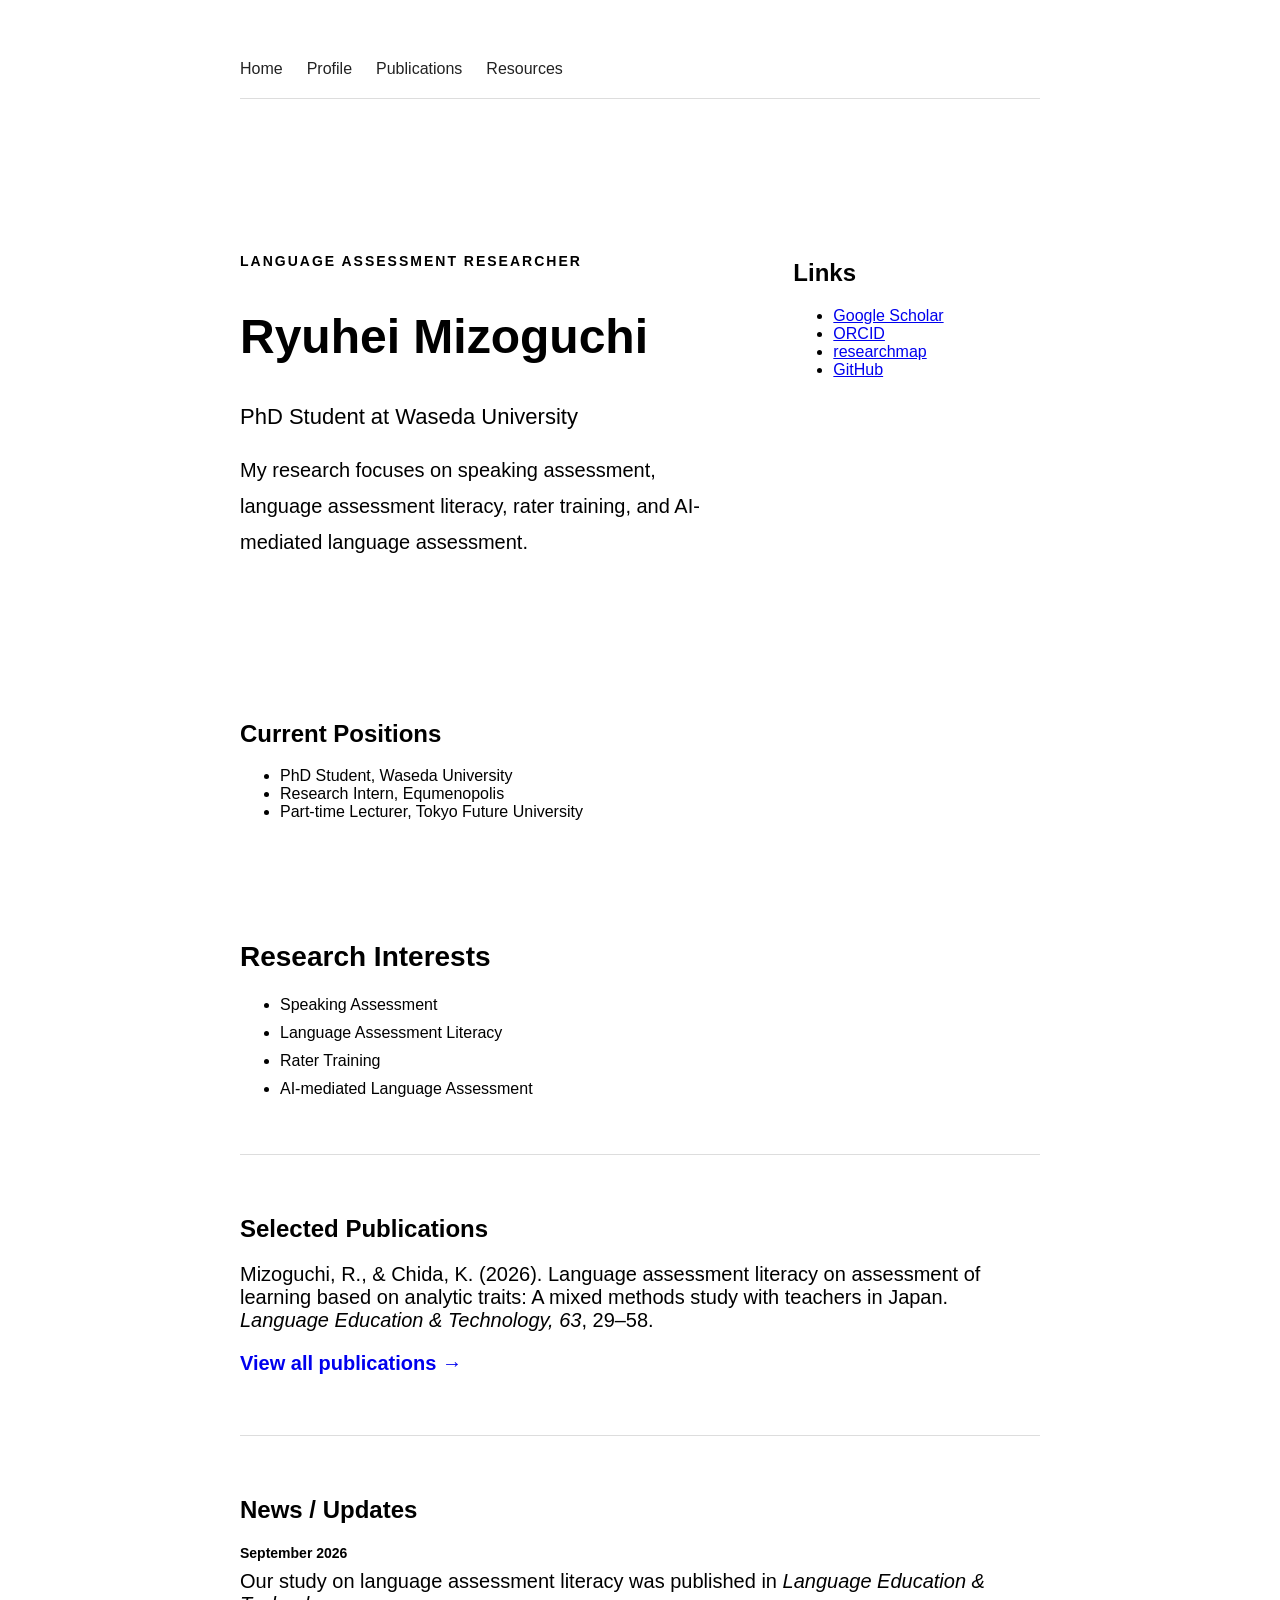
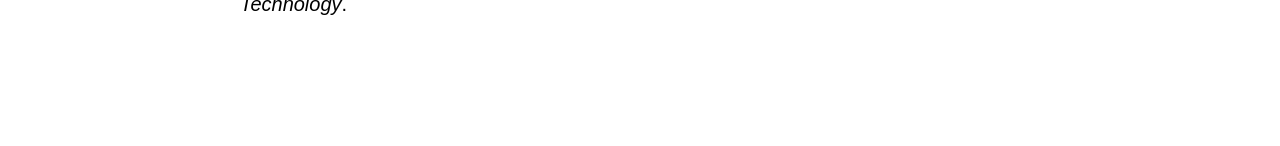
==== index.html @ 5c0cab5b "Improve home page layout and responsive design" ====
<!DOCTYPE html>
<html lang="en">
<head>
  <meta charset="UTF-8">
  <title>Ryuhei Mizoguchi</title>
  <link rel="stylesheet" href="styles.css">
</head>
<body>

  <nav>
    <a href="index.html">Home</a>
    <a href="profile.html">Profile</a>
    <a href="publications.html">Publications</a>
    <a href="resources.html">Resources</a>
  </nav>

  <main>

    <section class="hero">

  <div class="hero-text">
    <p class="eyebrow">Language Assessment Researcher</p>

    <h1>Ryuhei Mizoguchi</h1>

    <p class="hero-position">
      PhD Student at Waseda University
    </p>

    <p class="hero-description">
      My research focuses on speaking assessment,
      language assessment literacy, rater training,
      and AI-mediated language assessment.
    </p>
  </div>

  <div class="hero-links">
    <h2>Links</h2>

    <ul>
      <li><a href="#">Google Scholar</a></li>
      <li><a href="#">ORCID</a></li>
      <li><a href="#">researchmap</a></li>
      <li><a href="https://github.com/ryuheimizoguchi" target="_blank">GitHub</a></li>
    </ul>
  </div>

</section>

    <section class="current-position">
      <h2>Current Positions</h2>

      <ul>
        <li>PhD Student, Waseda University</li>
        <li>Research Intern, Equmenopolis</li>
        <li>Part-time Lecturer, Tokyo Future University</li>
      </ul>
    </section>

    <section class="research-interests">
      <h2>Research Interests</h2>

      <ul>
        <li>Speaking Assessment</li>
        <li>Language Assessment Literacy</li>
        <li>Rater Training</li>
        <li>AI-mediated Language Assessment</li>
      </ul>
    </section>

    <section class="selected-publications">
  <h2>Selected Publications</h2>

  <article class="publication-item">
    <p>
      Mizoguchi, R., & Chida, K. (2026).
      Language assessment literacy on assessment of learning based on analytic traits:
      A mixed methods study with teachers in Japan.
      <em>Language Education & Technology, 63</em>, 29–58.
    </p>
  </article>

  <p>
    <a href="publications.html">View all publications →</a>
  </p>
</section>

<section class="news">
  <h2>News / Updates</h2>

  <article class="news-item">
    <time datetime="2026-09">September 2026</time>

    <p>
      Our study on language assessment literacy was published in
      <em>Language Education & Technology</em>.
    </p>
  </article>
</section>

  </main>

</body>
</html>
---- styles.css ----
body {
  font-family: Arial, sans-serif;
  max-width: 800px;
  margin: 60px auto;
}

h1 {
  font-size: 48px;
}

p {
  font-size: 20px;
}

nav {
  display: flex;
  gap: 24px;
  align-items: center;
  padding-bottom: 20px;
  margin-bottom: 60px;
  border-bottom: 1px solid #ddd;
}

nav a {
  text-decoration: none;
  color: #222;
  font-size: 16px;
}

nav a:hover {
  text-decoration: underline;
}

section {
  padding: 40px 0;
}

.hero {
  padding: 80px 0;
}

.research-interests h2 {
  font-size: 28px;
}

.research-interests li {
  margin-bottom: 10px;
}

main {
  width: 100%;
}

.hero {
  display: flex;
  justify-content: space-between;
  gap: 60px;
  padding: 80px 0;
}

.hero-text {
  flex: 2;
}

.hero-links {
  flex: 1;
}

.eyebrow {
  font-size: 14px;
  font-weight: bold;
  text-transform: uppercase;
  letter-spacing: 2px;
}

.hero-position {
  font-size: 22px;
}

.hero-description {
  max-width: 650px;
  line-height: 1.8;
}

.current-position,
.research-interests {
  padding: 40px 0;
}

.selected-publications,
.news {
  padding: 40px 0;
  border-top: 1px solid #ddd;
}

.publication-item {
  margin-bottom: 20px;
}

.selected-publications a {
  text-decoration: none;
  font-weight: bold;
}

.selected-publications a:hover {
  text-decoration: underline;
}

.news-item {
  margin-bottom: 30px;
}

.news-item time {
  font-size: 14px;
  font-weight: bold;
}

.news-item p {
  margin-top: 8px;
}

@media (max-width: 700px) {

  body {
    margin: 30px 20px;
  }

  nav {
    flex-wrap: wrap;
    gap: 12px;
  }

  .hero {
    flex-direction: column;
    gap: 30px;
  }

  h1 {
    font-size: 36px;
  }
}
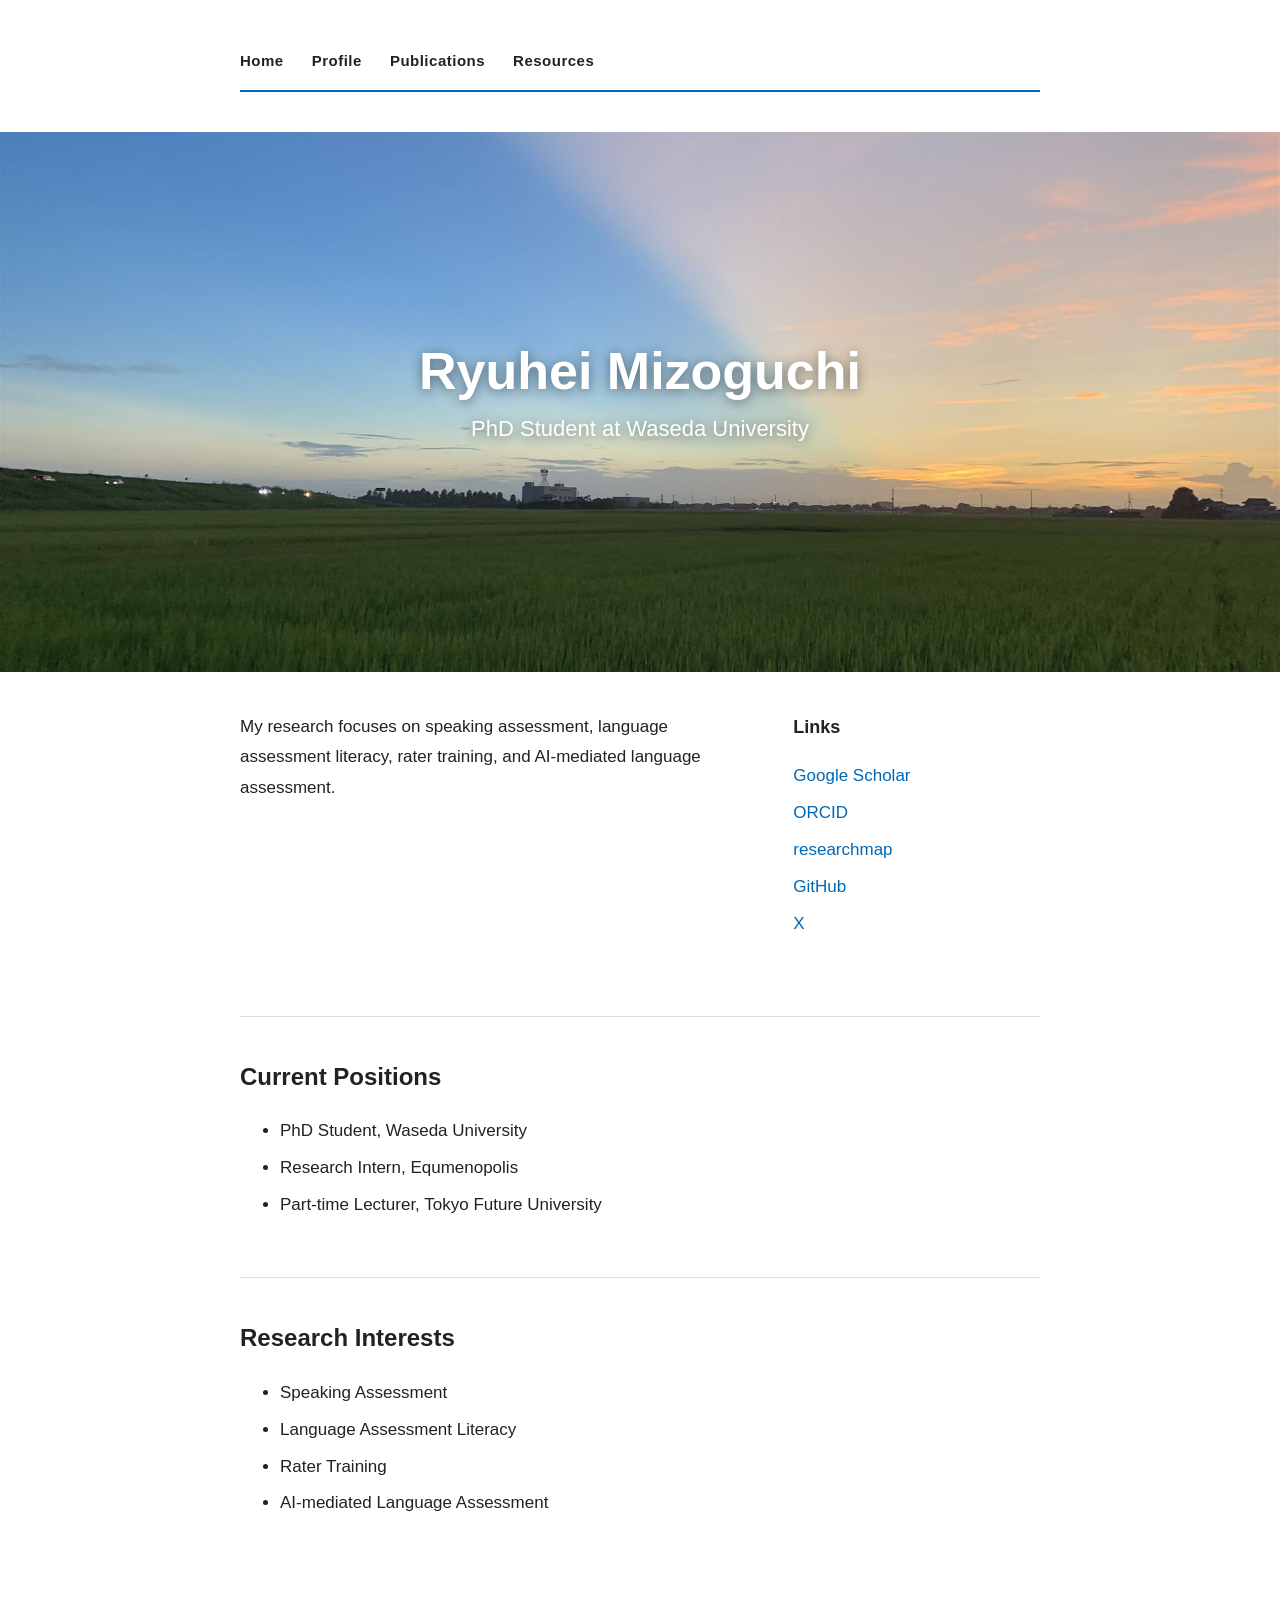
==== commit ba62e6a9: "Add hero photo to Home and refine styling" ====
--- a/index.html
+++ b/index.html
@@ -2,6 +2,7 @@
 <html lang="en">
 <head>
   <meta charset="UTF-8">
+  <meta name="viewport" content="width=device-width, initial-scale=1">
   <title>Ryuhei Mizoguchi</title>
   <link rel="stylesheet" href="styles.css">
 </head>
@@ -16,17 +17,17 @@
 
   <main>
 
+    <div class="home-hero">
+      <h1>Ryuhei Mizoguchi</h1>
+
+      <p class="hero-position">
+        PhD Student at Waseda University
+      </p>
+    </div>
+
     <section class="hero">
 
   <div class="hero-text">
-    <p class="eyebrow">Language Assessment Researcher</p>
-
-    <h1>Ryuhei Mizoguchi</h1>
-
-    <p class="hero-position">
-      PhD Student at Waseda University
-    </p>
-
     <p class="hero-description">
       My research focuses on speaking assessment,
       language assessment literacy, rater training,
@@ -38,10 +39,11 @@
     <h2>Links</h2>
 
     <ul>
-      <li><a href="#">Google Scholar</a></li>
-      <li><a href="#">ORCID</a></li>
-      <li><a href="#">researchmap</a></li>
+      <li><a href="https://scholar.google.com/citations?user=TK2v01oAAAAJ" target="_blank">Google Scholar</a></li>
+      <li><a href="https://orcid.org/0009-0007-9804-7913" target="_blank">ORCID</a></li>
+      <li><a href="https://researchmap.jp/ryuheimizoguchi" target="_blank">researchmap</a></li>
       <li><a href="https://github.com/ryuheimizoguchi" target="_blank">GitHub</a></li>
+      <li><a href="https://x.com/MizoguchiRyuhei" target="_blank">X</a></li>
     </ul>
   </div>
 
@@ -68,36 +70,6 @@
       </ul>
     </section>
 
-    <section class="selected-publications">
-  <h2>Selected Publications</h2>
-
-  <article class="publication-item">
-    <p>
-      Mizoguchi, R., & Chida, K. (2026).
-      Language assessment literacy on assessment of learning based on analytic traits:
-      A mixed methods study with teachers in Japan.
-      <em>Language Education & Technology, 63</em>, 29–58.
-    </p>
-  </article>
-
-  <p>
-    <a href="publications.html">View all publications →</a>
-  </p>
-</section>
-
-<section class="news">
-  <h2>News / Updates</h2>
-
-  <article class="news-item">
-    <time datetime="2026-09">September 2026</time>
-
-    <p>
-      Our study on language assessment literacy was published in
-      <em>Language Education & Technology</em>.
-    </p>
-  </article>
-</section>
-
   </main>
 
 </body>
--- a/styles.css
+++ b/styles.css
@@ -1,61 +1,125 @@
+/* ===== Base ===== */
+
+html {
+  overflow-x: hidden;
+}
+
 body {
-  font-family: Arial, sans-serif;
+  font-family: "Helvetica Neue", Arial, "Hiragino Sans", "Noto Sans JP", "Yu Gothic", sans-serif;
+  font-size: 17px;
+  line-height: 1.7;
+  color: #222;
+  background-color: #fff;
   max-width: 800px;
-  margin: 60px auto;
+  margin: 0 auto;
+  padding: 48px 24px;
 }
 
 h1 {
-  font-size: 48px;
+  font-size: 44px;
+  line-height: 1.2;
+  margin: 0 0 16px;
+}
+
+h2 {
+  font-size: 24px;
+  margin: 0 0 20px;
+}
+
+h3 {
+  font-size: 18px;
+  color: #555;
+  margin: 32px 0 12px;
 }
 
 p {
-  font-size: 20px;
-}
+  margin: 0 0 16px;
+}
+
+a {
+  color: #0068b7;
+  text-decoration: none;
+}
+
+a:hover {
+  text-decoration: underline;
+}
+
+li {
+  margin-bottom: 8px;
+}
+
+ol li {
+  margin-bottom: 16px;
+}
+
+/* ===== Navigation ===== */
 
 nav {
   display: flex;
-  gap: 24px;
+  gap: 28px;
   align-items: center;
-  padding-bottom: 20px;
-  margin-bottom: 60px;
-  border-bottom: 1px solid #ddd;
+  padding-bottom: 16px;
+  margin-bottom: 40px;
+  border-bottom: 2px solid #0068b7;
 }
 
 nav a {
+  color: #222;
+  font-size: 15px;
+  font-weight: bold;
+  letter-spacing: 0.5px;
+}
+
+nav a:hover {
+  color: #0068b7;
   text-decoration: none;
-  color: #222;
-  font-size: 16px;
-}
-
-nav a:hover {
-  text-decoration: underline;
-}
+}
+
+/* ===== Sections ===== */
 
 section {
   padding: 40px 0;
 }
 
-.hero {
-  padding: 80px 0;
-}
-
-.research-interests h2 {
-  font-size: 28px;
-}
-
-.research-interests li {
-  margin-bottom: 10px;
-}
-
 main {
   width: 100%;
+}
+
+/* ===== Home ===== */
+
+.home-hero {
+  width: 100vw;
+  margin-left: calc(50% - 50vw);
+  height: 60vh;
+  min-height: 360px;
+  background-image: url("images/home-hero.jpg");
+  background-size: cover;
+  background-position: center 40%;
+  display: flex;
+  flex-direction: column;
+  justify-content: center;
+  align-items: center;
+  text-align: center;
+  color: #fff;
+  text-shadow: 0 2px 12px rgba(0, 0, 0, 0.45);
+}
+
+.home-hero h1 {
+  font-size: 52px;
+  margin-bottom: 8px;
+}
+
+.home-hero .hero-position {
+  color: #fff;
+  font-size: 22px;
 }
 
 .hero {
   display: flex;
   justify-content: space-between;
   gap: 60px;
-  padding: 80px 0;
+  padding: 40px 0 60px;
 }
 
 .hero-text {
@@ -66,15 +130,18 @@
   flex: 1;
 }
 
-.eyebrow {
-  font-size: 14px;
-  font-weight: bold;
-  text-transform: uppercase;
-  letter-spacing: 2px;
+.hero-links h2 {
+  font-size: 18px;
+}
+
+.hero-links ul {
+  list-style: none;
+  padding: 0;
 }
 
 .hero-position {
-  font-size: 22px;
+  font-size: 20px;
+  color: #555;
 }
 
 .hero-description {
@@ -85,49 +152,79 @@
 .current-position,
 .research-interests {
   padding: 40px 0;
-}
-
-.selected-publications,
-.news {
-  padding: 40px 0;
   border-top: 1px solid #ddd;
 }
 
-.publication-item {
-  margin-bottom: 20px;
-}
-
-.selected-publications a {
-  text-decoration: none;
+/* ===== Profile ===== */
+
+.profile-header {
+  padding-bottom: 40px;
+}
+
+.profile-photo {
+  display: block;
+  width: 180px;
+  height: 180px;
+  object-fit: cover;
+  object-position: center top;
+  border-radius: 50%;
+  margin: 8px 0 24px;
+}
+
+.research-overview,
+.dissertation,
+.education,
+.work-experience,
+.professional-activities,
+.research-grants,
+.qualifications,
+.memberships,
+.personal-note {
+  border-top: 1px solid #ddd;
+}
+
+dl {
+  display: grid;
+  grid-template-columns: 160px 1fr;
+  gap: 24px 30px;
+  margin: 0;
+}
+
+dt {
   font-weight: bold;
-}
-
-.selected-publications a:hover {
-  text-decoration: underline;
-}
-
-.news-item {
-  margin-bottom: 30px;
-}
-
-.news-item time {
-  font-size: 14px;
-  font-weight: bold;
-}
-
-.news-item p {
-  margin-top: 8px;
-}
+  color: #555;
+}
+
+dd {
+  margin: 0;
+  line-height: 1.6;
+}
+
+.simple-list {
+  padding-left: 20px;
+}
+
+.simple-list li {
+  margin-bottom: 12px;
+  line-height: 1.6;
+}
+
+.personal-note p {
+  max-width: 650px;
+  line-height: 1.8;
+}
+
+/* ===== Small screens ===== */
 
 @media (max-width: 700px) {
 
   body {
-    margin: 30px 20px;
+    padding: 30px 20px;
   }
 
   nav {
     flex-wrap: wrap;
-    gap: 12px;
+    gap: 16px;
   }
 
   .hero {
@@ -136,6 +233,28 @@
   }
 
   h1 {
+    font-size: 34px;
+  }
+
+  .home-hero {
+    height: 45vh;
+    min-height: 280px;
+  }
+
+  .home-hero h1 {
     font-size: 36px;
   }
-}+
+  .home-hero .hero-position {
+    font-size: 18px;
+  }
+
+  dl {
+    grid-template-columns: 1fr;
+    gap: 6px;
+  }
+
+  dd {
+    margin-bottom: 20px;
+  }
+}
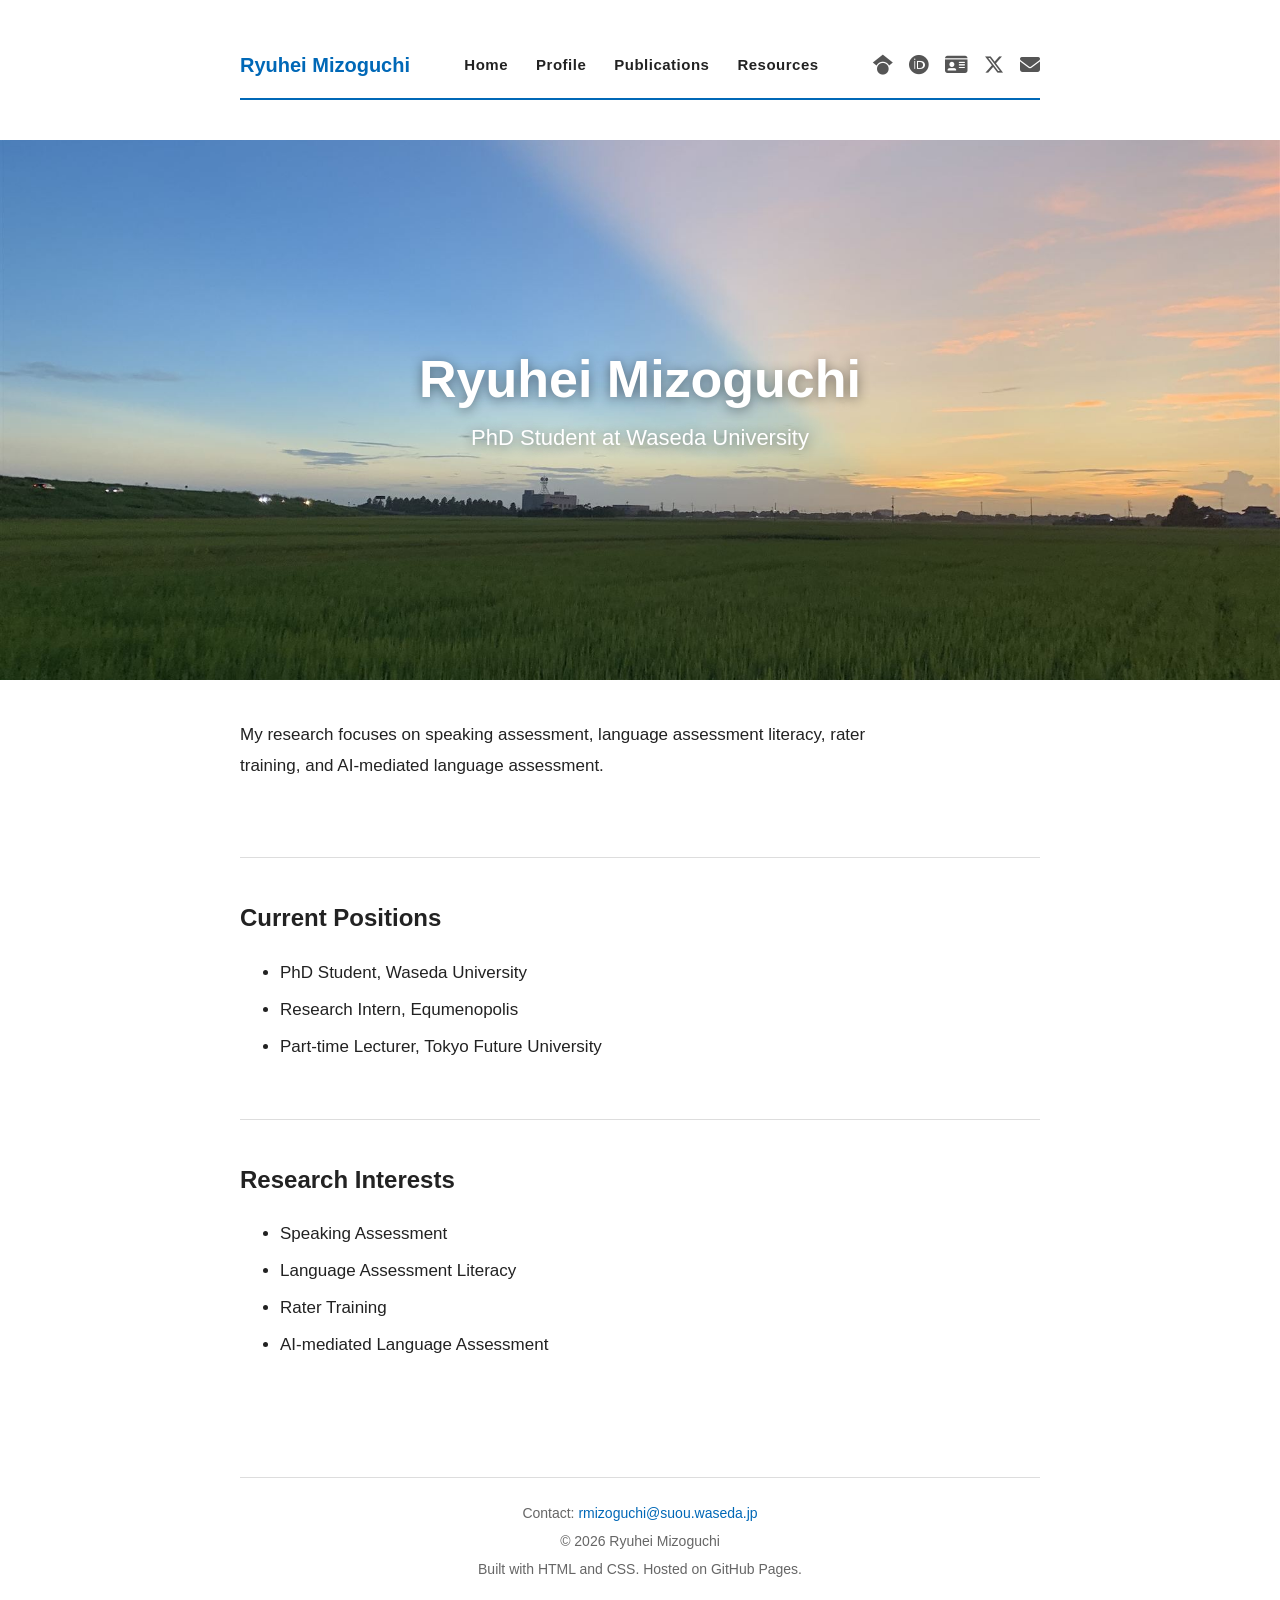
==== commit cd22dd52: "Add site header with icons and footer to all pages" ====
--- a/index.html
+++ b/index.html
@@ -4,16 +4,40 @@
   <meta charset="UTF-8">
   <meta name="viewport" content="width=device-width, initial-scale=1">
   <title>Ryuhei Mizoguchi</title>
+  <link rel="stylesheet" href="https://cdnjs.cloudflare.com/ajax/libs/font-awesome/6.7.2/css/all.min.css">
   <link rel="stylesheet" href="styles.css">
 </head>
 <body>
 
-  <nav>
-    <a href="index.html">Home</a>
-    <a href="profile.html">Profile</a>
-    <a href="publications.html">Publications</a>
-    <a href="resources.html">Resources</a>
-  </nav>
+    <header class="site-header">
+    <a href="index.html" class="site-title">Ryuhei Mizoguchi</a>
+
+    <nav>
+      <a href="index.html">Home</a>
+      <a href="profile.html">Profile</a>
+      <a href="publications.html">Publications</a>
+      <a href="resources.html">Resources</a>
+    </nav>
+
+        <div class="header-icons">
+      <a href="https://scholar.google.com/citations?user=TK2v01oAAAAJ" target="_blank" aria-label="Google Scholar" title="Google Scholar">
+        <i class="fa-brands fa-google-scholar"></i>
+      </a>
+      <a href="https://orcid.org/0009-0007-9804-7913" target="_blank" aria-label="ORCID" title="ORCID">
+        <i class="fa-brands fa-orcid"></i>
+      </a>
+      <a href="https://researchmap.jp/ryuheimizoguchi" target="_blank" aria-label="researchmap" title="researchmap">
+        <i class="fa-solid fa-id-card"></i>
+      </a>
+      <a href="https://x.com/MizoguchiRyuhei" target="_blank" aria-label="X" title="X">
+        <i class="fa-brands fa-x-twitter"></i>
+      </a>
+      <a href="mailto:rmizoguchi@suou.waseda.jp" aria-label="Email" title="Email">
+        <i class="fa-solid fa-envelope"></i>
+      </a>
+    </div>
+    
+  </header>
 
   <main>
 
@@ -33,18 +57,6 @@
       language assessment literacy, rater training,
       and AI-mediated language assessment.
     </p>
-  </div>
-
-  <div class="hero-links">
-    <h2>Links</h2>
-
-    <ul>
-      <li><a href="https://scholar.google.com/citations?user=TK2v01oAAAAJ" target="_blank">Google Scholar</a></li>
-      <li><a href="https://orcid.org/0009-0007-9804-7913" target="_blank">ORCID</a></li>
-      <li><a href="https://researchmap.jp/ryuheimizoguchi" target="_blank">researchmap</a></li>
-      <li><a href="https://github.com/ryuheimizoguchi" target="_blank">GitHub</a></li>
-      <li><a href="https://x.com/MizoguchiRyuhei" target="_blank">X</a></li>
-    </ul>
   </div>
 
 </section>
@@ -72,5 +84,11 @@
 
   </main>
 
+  <footer class="site-footer">
+    <p>Contact: <a href="mailto:rmizoguchi@suou.waseda.jp">rmizoguchi@suou.waseda.jp</a></p>
+    <p>&copy; 2026 Ryuhei Mizoguchi</p>
+    <p>Built with HTML and CSS. Hosted on GitHub Pages.</p>
+  </footer>
+
 </body>
 </html>
--- a/styles.css
+++ b/styles.css
@@ -42,7 +42,7 @@
 }
 
 a:hover {
-  text-decoration: underline;
+  color: #004a85;
 }
 
 li {
@@ -55,14 +55,28 @@
 
 /* ===== Navigation ===== */
 
-nav {
-  display: flex;
-  gap: 28px;
+.site-header {
+  display: flex;
+  justify-content: space-between;
   align-items: center;
+  flex-wrap: wrap;
+  gap: 16px;
   padding-bottom: 16px;
   margin-bottom: 40px;
   border-bottom: 2px solid #0068b7;
 }
+
+.site-title {
+  font-size: 20px;
+  font-weight: bold;
+  color: #0068b7;
+}
+
+nav {
+  display: flex;
+  gap: 28px;
+}
+
 
 nav a {
   color: #222;
@@ -75,6 +89,36 @@
   color: #0068b7;
   text-decoration: none;
 }
+
+.header-icons {
+  display: flex;
+  gap: 16px;
+}
+
+.header-icons a {
+  color: #555;
+  font-size: 20px;
+}
+
+.header-icons a:hover {
+  color: #0068b7;
+}
+
+/* ===== Footer ===== */
+
+.site-footer {
+  margin-top: 60px;
+  padding-top: 24px;
+  border-top: 1px solid #ddd;
+  text-align: center;
+  font-size: 14px;
+  color: #666;
+}
+
+.site-footer p {
+  margin: 0 0 4px;
+}
+
 
 /* ===== Sections ===== */
 
@@ -124,19 +168,6 @@
 
 .hero-text {
   flex: 2;
-}
-
-.hero-links {
-  flex: 1;
-}
-
-.hero-links h2 {
-  font-size: 18px;
-}
-
-.hero-links ul {
-  list-style: none;
-  padding: 0;
 }
 
 .hero-position {
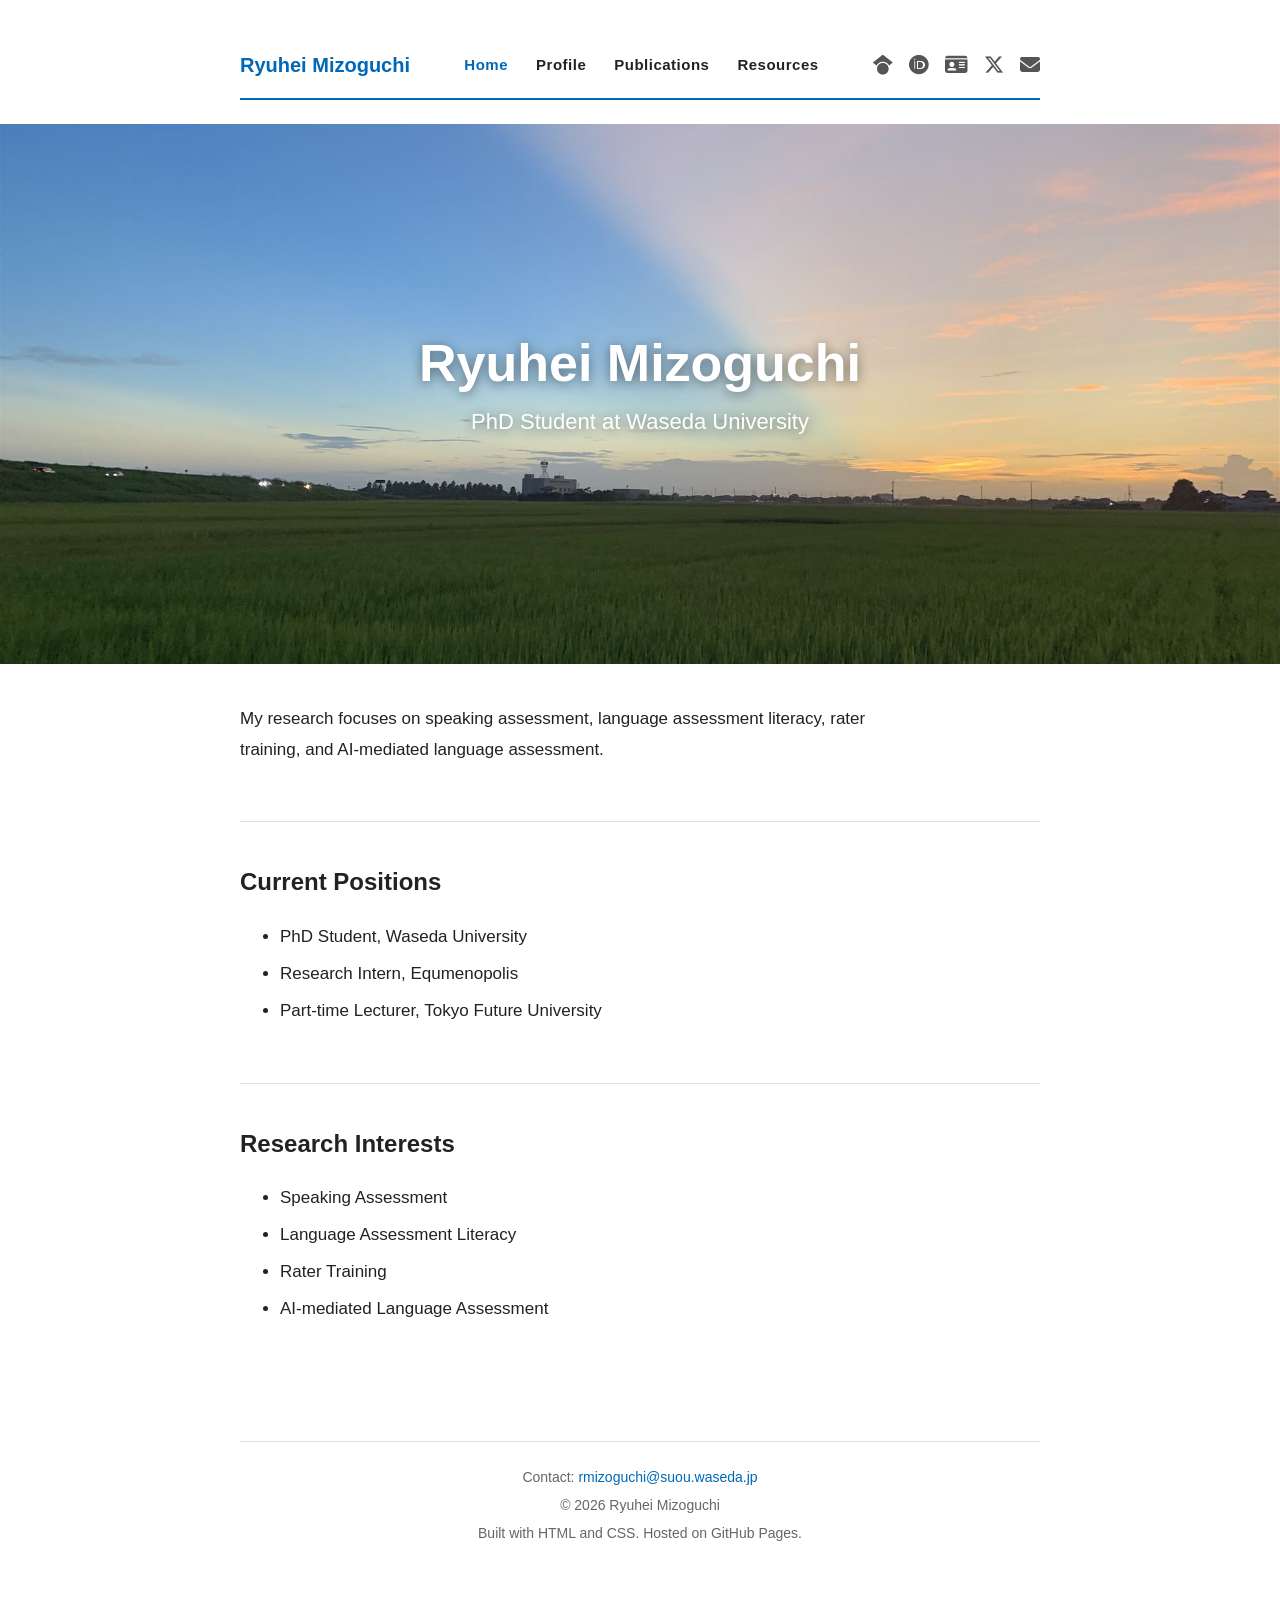
==== commit fc63871f: "Tidy markup, refine layout, bold own name, and add favicon - Fix indentation and wrap Publications/R" ====
--- a/index.html
+++ b/index.html
@@ -6,20 +6,21 @@
   <title>Ryuhei Mizoguchi</title>
   <link rel="stylesheet" href="https://cdnjs.cloudflare.com/ajax/libs/font-awesome/6.7.2/css/all.min.css">
   <link rel="stylesheet" href="styles.css">
+  <link rel="icon" href="images/favicon.svg" type="image/svg+xml">
 </head>
 <body>
 
-    <header class="site-header">
+  <header class="site-header">
     <a href="index.html" class="site-title">Ryuhei Mizoguchi</a>
 
     <nav>
-      <a href="index.html">Home</a>
+      <a href="index.html" aria-current="page">Home</a>
       <a href="profile.html">Profile</a>
       <a href="publications.html">Publications</a>
       <a href="resources.html">Resources</a>
     </nav>
 
-        <div class="header-icons">
+    <div class="header-icons">
       <a href="https://scholar.google.com/citations?user=TK2v01oAAAAJ" target="_blank" aria-label="Google Scholar" title="Google Scholar">
         <i class="fa-brands fa-google-scholar"></i>
       </a>
@@ -36,7 +37,6 @@
         <i class="fa-solid fa-envelope"></i>
       </a>
     </div>
-    
   </header>
 
   <main>
@@ -50,16 +50,12 @@
     </div>
 
     <section class="hero">
-
-  <div class="hero-text">
-    <p class="hero-description">
-      My research focuses on speaking assessment,
-      language assessment literacy, rater training,
-      and AI-mediated language assessment.
-    </p>
-  </div>
-
-</section>
+      <p class="hero-description">
+        My research focuses on speaking assessment,
+        language assessment literacy, rater training,
+        and AI-mediated language assessment.
+      </p>
+    </section>
 
     <section class="current-position">
       <h2>Current Positions</h2>
@@ -91,4 +87,4 @@
   </footer>
 
 </body>
-</html>+</html>
--- a/styles.css
+++ b/styles.css
@@ -13,6 +13,7 @@
   max-width: 800px;
   margin: 0 auto;
   padding: 48px 24px;
+  overflow-wrap: break-word;
 }
 
 h1 {
@@ -43,6 +44,11 @@
 
 a:hover {
   color: #004a85;
+}
+
+a:focus-visible {
+  outline: 2px solid #0068b7;
+  outline-offset: 2px;
 }
 
 li {
@@ -62,7 +68,7 @@
   flex-wrap: wrap;
   gap: 16px;
   padding-bottom: 16px;
-  margin-bottom: 40px;
+  margin-bottom: 24px;
   border-bottom: 2px solid #0068b7;
 }
 
@@ -76,7 +82,6 @@
   display: flex;
   gap: 28px;
 }
-
 
 nav a {
   color: #222;
@@ -85,9 +90,9 @@
   letter-spacing: 0.5px;
 }
 
-nav a:hover {
+nav a:hover,
+nav a[aria-current="page"] {
   color: #0068b7;
-  text-decoration: none;
 }
 
 .header-icons {
@@ -119,15 +124,10 @@
   margin: 0 0 4px;
 }
 
-
 /* ===== Sections ===== */
 
 section {
   padding: 40px 0;
-}
-
-main {
-  width: 100%;
 }
 
 /* ===== Home ===== */
@@ -160,19 +160,7 @@
 }
 
 .hero {
-  display: flex;
-  justify-content: space-between;
-  gap: 60px;
-  padding: 40px 0 60px;
-}
-
-.hero-text {
-  flex: 2;
-}
-
-.hero-position {
-  font-size: 20px;
-  color: #555;
+  padding: 40px 0;
 }
 
 .hero-description {
@@ -189,17 +177,31 @@
 /* ===== Profile ===== */
 
 .profile-header {
-  padding-bottom: 40px;
+  display: grid;
+  grid-template-columns: 180px 1fr;
+  grid-template-rows: 1fr 1fr;
+  column-gap: 40px;
+}
+
+.profile-header h1 {
+  grid-column: 2;
+  align-self: end;
+}
+
+.profile-header p {
+  grid-column: 2;
+  align-self: start;
 }
 
 .profile-photo {
   display: block;
+  grid-column: 1;
+  grid-row: 1 / 3;
   width: 180px;
   height: 180px;
   object-fit: cover;
   object-position: center top;
   border-radius: 50%;
-  margin: 8px 0 24px;
 }
 
 .research-overview,
@@ -258,13 +260,20 @@
     gap: 16px;
   }
 
-  .hero {
-    flex-direction: column;
-    gap: 30px;
-  }
-
   h1 {
     font-size: 34px;
+  }
+
+  h2 {
+    font-size: 21px;
+  }
+
+  .profile-header {
+    display: block;
+  }
+
+  .profile-photo {
+    margin-bottom: 24px;
   }
 
   .home-hero {
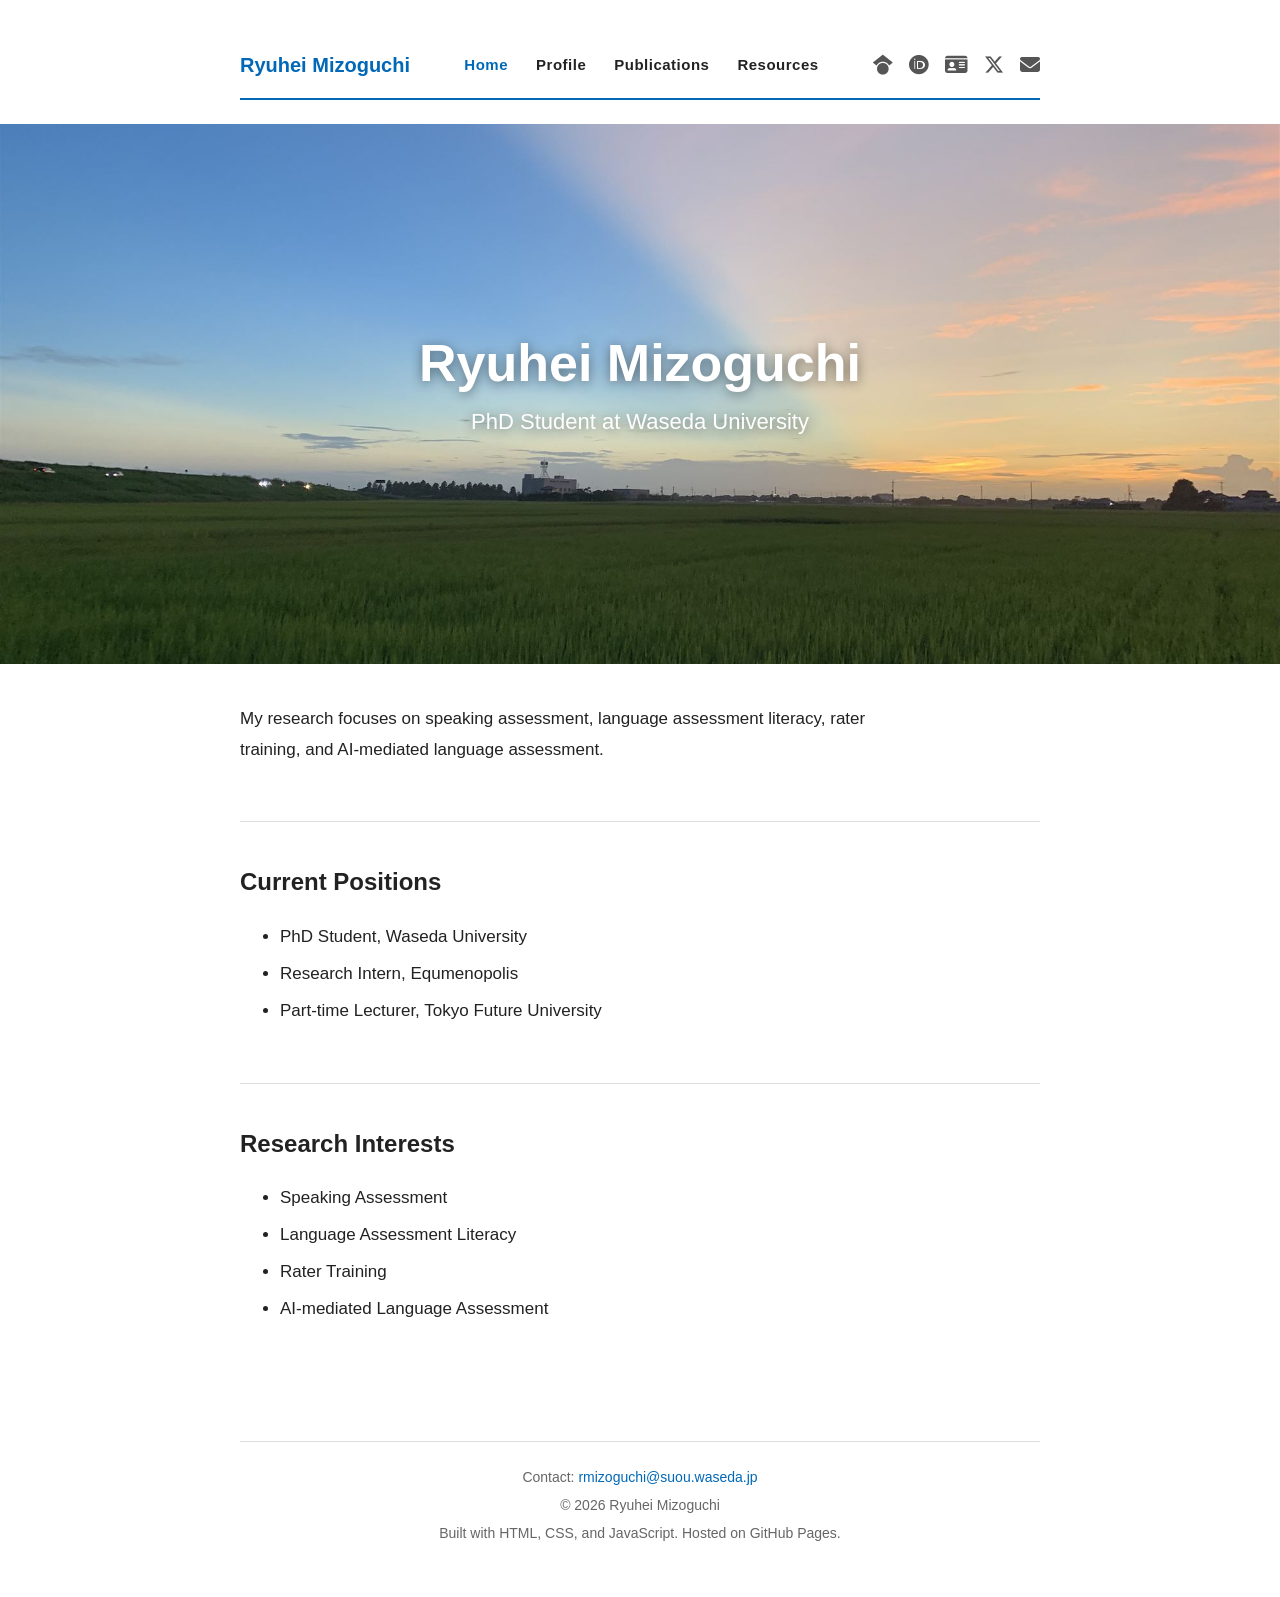
==== commit 8ff1621d: "Render Publications and Resources from JSON data - Move all publications and presentations into publ" ====
--- a/index.html
+++ b/index.html
@@ -1,5 +1,6 @@
 <!DOCTYPE html>
 <html lang="en">
+
 <head>
   <meta charset="UTF-8">
   <meta name="viewport" content="width=device-width, initial-scale=1">
@@ -8,6 +9,7 @@
   <link rel="stylesheet" href="styles.css">
   <link rel="icon" href="images/favicon.svg" type="image/svg+xml">
 </head>
+
 <body>
 
   <header class="site-header">
@@ -21,7 +23,8 @@
     </nav>
 
     <div class="header-icons">
-      <a href="https://scholar.google.com/citations?user=TK2v01oAAAAJ" target="_blank" aria-label="Google Scholar" title="Google Scholar">
+      <a href="https://scholar.google.com/citations?user=TK2v01oAAAAJ" target="_blank" aria-label="Google Scholar"
+        title="Google Scholar">
         <i class="fa-brands fa-google-scholar"></i>
       </a>
       <a href="https://orcid.org/0009-0007-9804-7913" target="_blank" aria-label="ORCID" title="ORCID">
@@ -83,8 +86,9 @@
   <footer class="site-footer">
     <p>Contact: <a href="mailto:rmizoguchi@suou.waseda.jp">rmizoguchi@suou.waseda.jp</a></p>
     <p>&copy; 2026 Ryuhei Mizoguchi</p>
-    <p>Built with HTML and CSS. Hosted on GitHub Pages.</p>
+    <p>Built with HTML, CSS, and JavaScript. Hosted on GitHub Pages.</p>
   </footer>
 
 </body>
-</html>
+
+</html>
--- a/styles.css
+++ b/styles.css
@@ -174,6 +174,30 @@
   border-top: 1px solid #ddd;
 }
 
+/* ===== Publications ===== */
+
+.pub-filter {
+  display: flex;
+  gap: 8px;
+  margin-bottom: 32px;
+}
+
+.pub-filter button {
+  font: inherit;
+  font-size: 14px;
+  padding: 6px 16px;
+  border: 1px solid #0068b7;
+  border-radius: 999px;
+  background-color: #fff;
+  color: #0068b7;
+  cursor: pointer;
+}
+
+.pub-filter button.is-active {
+  background-color: #0068b7;
+  color: #fff;
+}
+
 /* ===== Profile ===== */
 
 .profile-header {
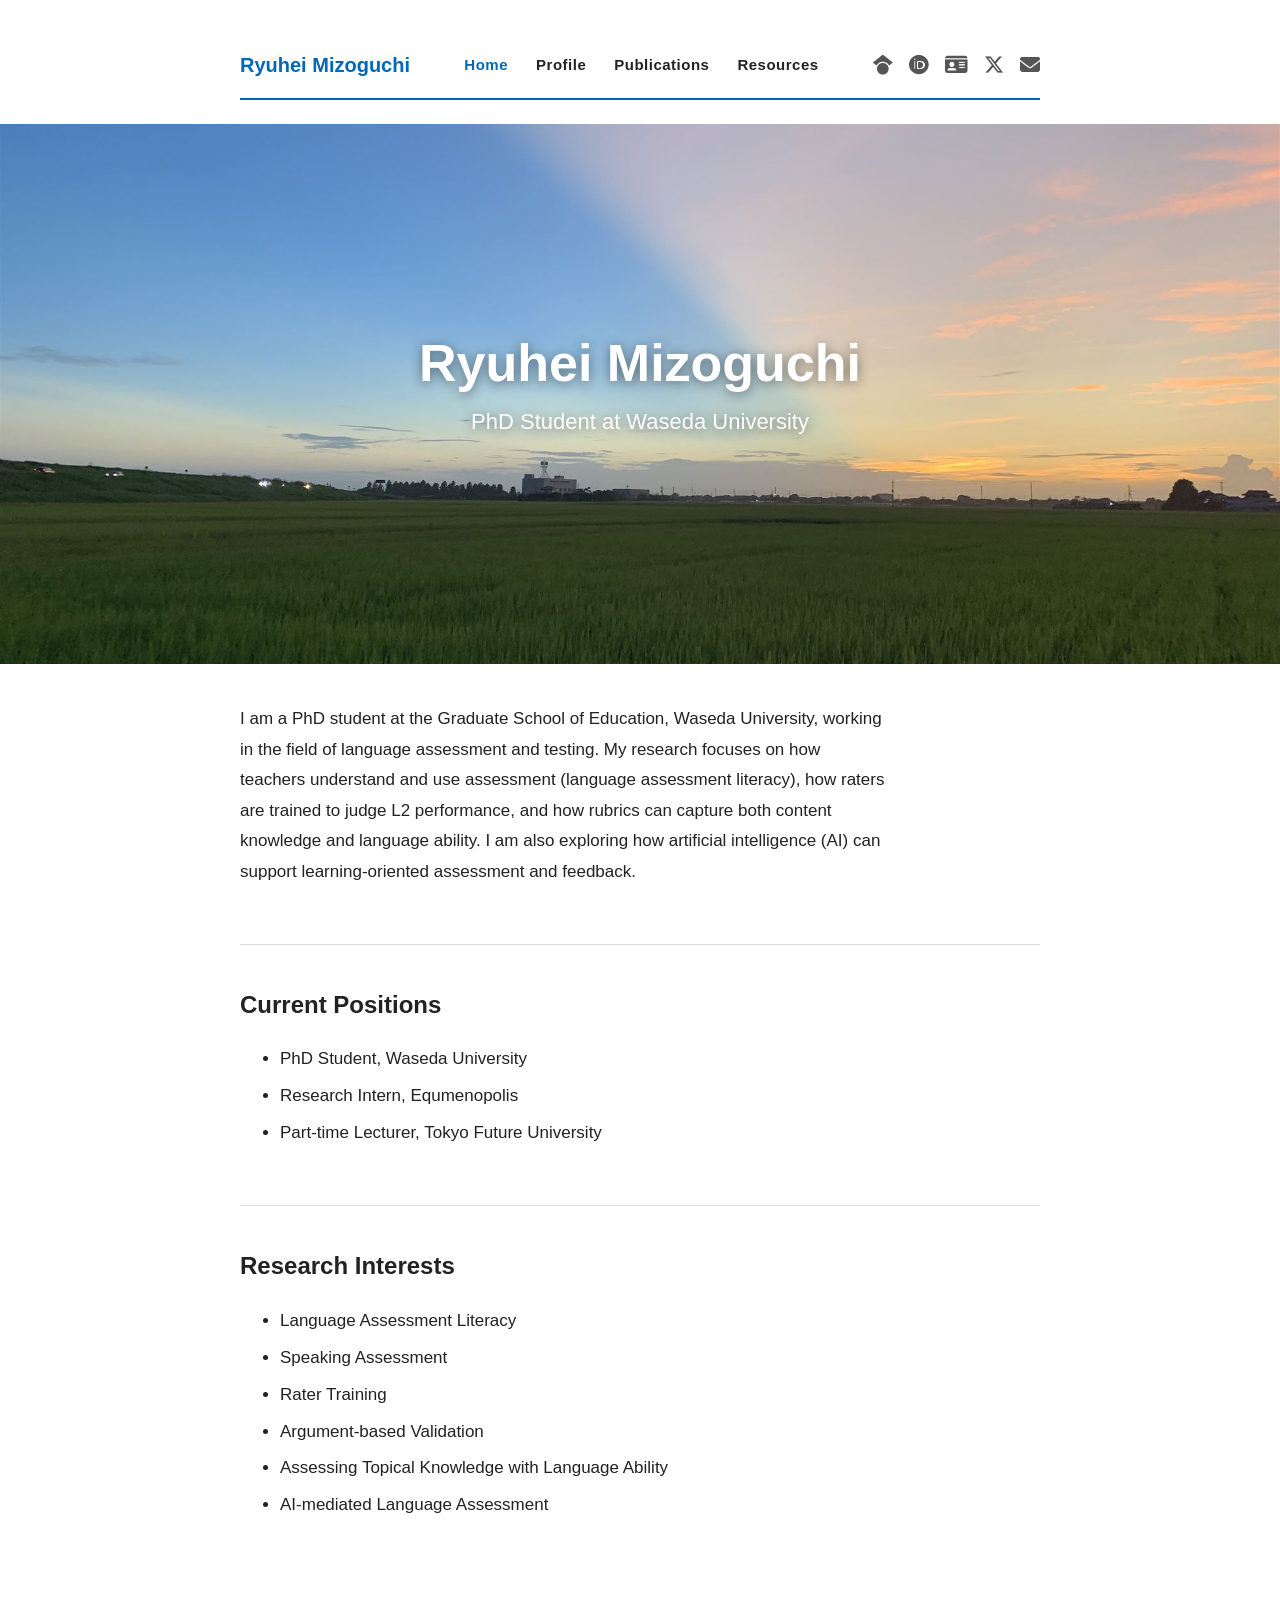
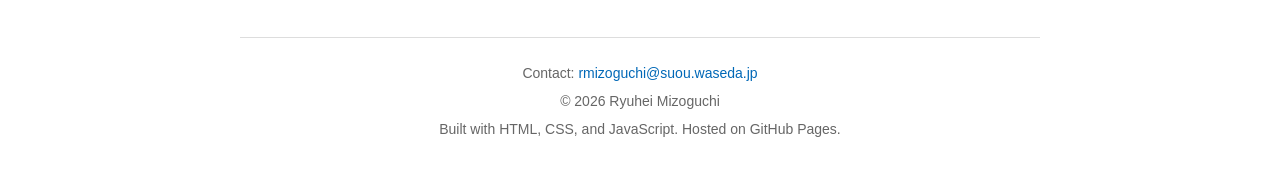
==== commit af524fa1: "Expand Home intro and restore research interests from the old site - Rewrite the Home introduction a" ====
--- a/index.html
+++ b/index.html
@@ -5,6 +5,8 @@
   <meta charset="UTF-8">
   <meta name="viewport" content="width=device-width, initial-scale=1">
   <title>Ryuhei Mizoguchi</title>
+  <meta name="description" content="Ryuhei Mizoguchi is a PhD student at Waseda University researching speaking assessment, language assessment literacy, rater training, and AI-mediated language assessment.">
+  <link rel="canonical" href="https://r-mizoguchi.com/">
   <link rel="stylesheet" href="https://cdnjs.cloudflare.com/ajax/libs/font-awesome/6.7.2/css/all.min.css">
   <link rel="stylesheet" href="styles.css">
   <link rel="icon" href="images/favicon.svg" type="image/svg+xml">
@@ -54,9 +56,13 @@
 
     <section class="hero">
       <p class="hero-description">
-        My research focuses on speaking assessment,
-        language assessment literacy, rater training,
-        and AI-mediated language assessment.
+        I am a PhD student at the Graduate School of Education, Waseda University,
+        working in the field of language assessment and testing.
+        My research focuses on how teachers understand and use assessment
+        (language assessment literacy),
+        how raters are trained to judge L2 performance,
+        and how rubrics can capture both content knowledge and language ability.
+        I am also exploring how artificial intelligence (AI) can support learning-oriented assessment and feedback.
       </p>
     </section>
 
@@ -74,9 +80,11 @@
       <h2>Research Interests</h2>
 
       <ul>
+        <li>Language Assessment Literacy</li>
         <li>Speaking Assessment</li>
-        <li>Language Assessment Literacy</li>
         <li>Rater Training</li>
+        <li>Argument-based Validation</li>
+        <li>Assessing Topical Knowledge with Language Ability</li>
         <li>AI-mediated Language Assessment</li>
       </ul>
     </section>
